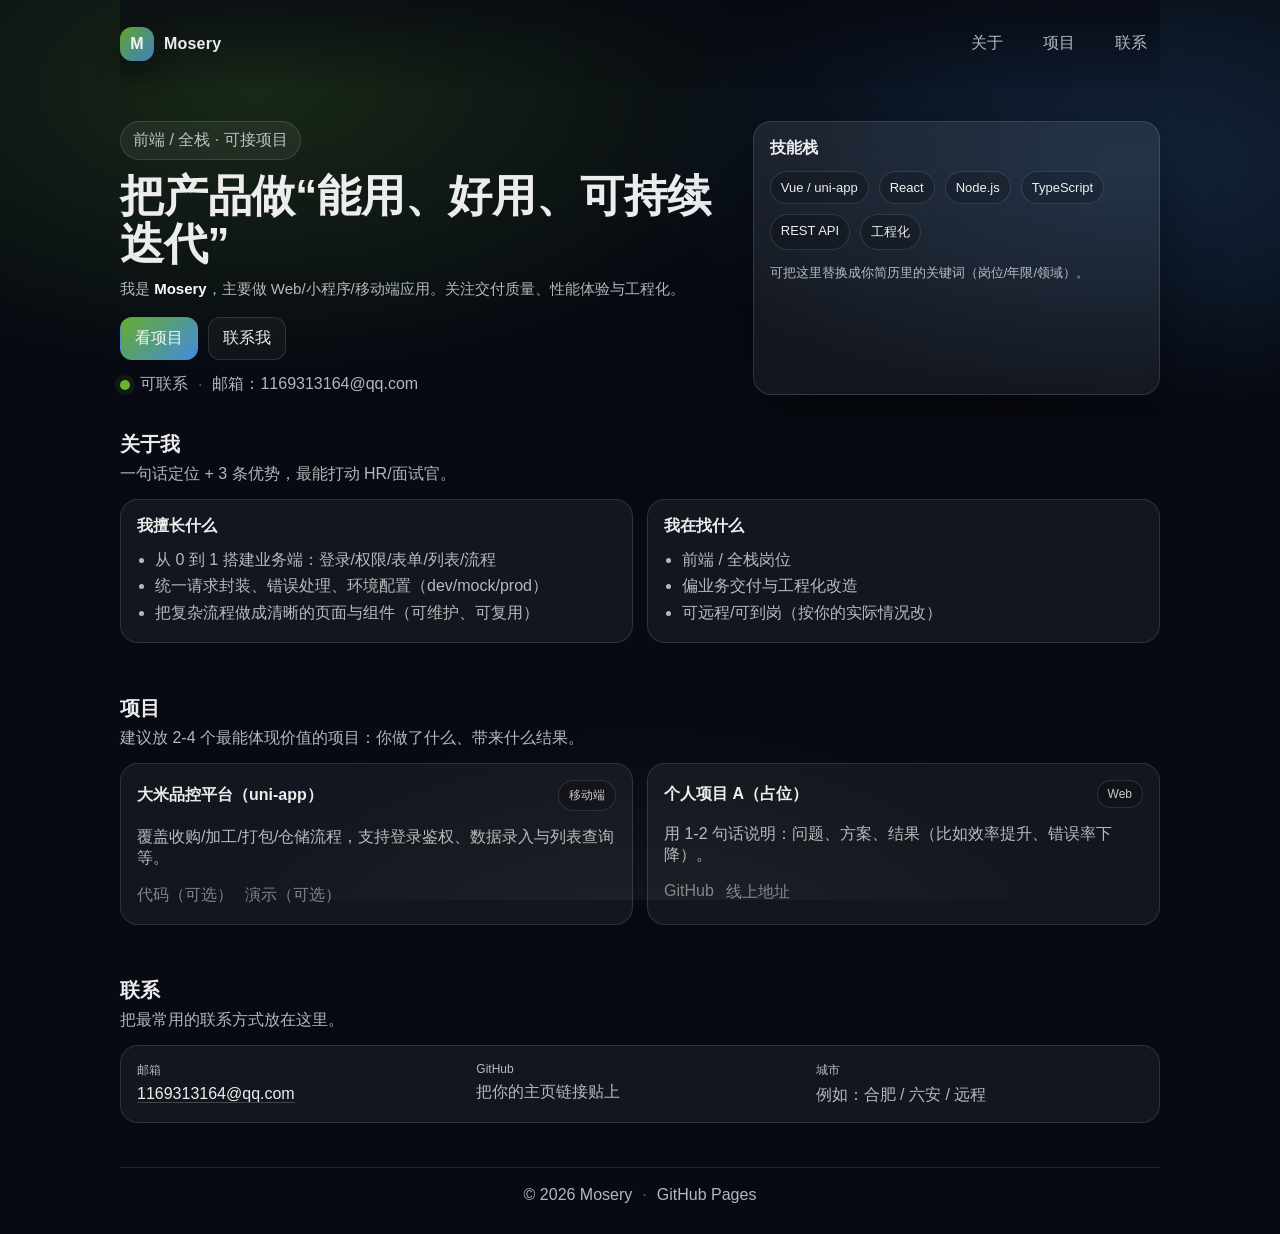
==== index.html @ 99c13389 "Add files via upload" ====
<!doctype html>
<html lang="zh-CN">
  <head>
    <meta charset="UTF-8" />
    <meta name="viewport" content="width=device-width, initial-scale=1.0" />
    <meta name="description" content="个人主页 / 作品集" />
    <title>Mosery | 个人主页</title>
    <link rel="stylesheet" href="./assets/style.css" />
  </head>
  <body>
    <div class="bg"></div>

    <header class="container header">
      <a class="brand" href="#">
        <span class="logo">M</span>
        <span class="brand-text">Mosery</span>
      </a>
      <nav class="nav">
        <a href="#about">关于</a>
        <a href="#projects">项目</a>
        <a href="#contact">联系</a>
      </nav>
    </header>

    <main class="container">
      <section class="hero">
        <div class="hero-left">
          <p class="badge">前端 / 全栈 · 可接项目</p>
          <h1 class="title">把产品做“能用、好用、可持续迭代”</h1>
          <p class="subtitle">
            我是 <strong>Mosery</strong>，主要做 Web/小程序/移动端应用。关注交付质量、性能体验与工程化。
          </p>
          <div class="cta">
            <a class="btn primary" href="#projects">看项目</a>
            <a class="btn" href="#contact">联系我</a>
          </div>
          <div class="meta">
            <span id="status-dot" class="dot"></span>
            <span id="status-text">可联系</span>
            <span class="sep">·</span>
            <span class="muted">邮箱：1169313164@qq.com</span>
          </div>
        </div>

        <div class="hero-right">
          <div class="card">
            <div class="card-title">技能栈</div>
            <div class="pill-row">
              <span class="pill">Vue / uni-app</span>
              <span class="pill">React</span>
              <span class="pill">Node.js</span>
              <span class="pill">TypeScript</span>
              <span class="pill">REST API</span>
              <span class="pill">工程化</span>
            </div>
            <div class="card-footer muted">
              可把这里替换成你简历里的关键词（岗位/年限/领域）。
            </div>
          </div>
        </div>
      </section>

      <section id="about" class="section">
        <div class="section-head">
          <h2>关于我</h2>
          <p class="muted">一句话定位 + 3 条优势，最能打动 HR/面试官。</p>
        </div>
        <div class="grid2">
          <div class="panel">
            <h3>我擅长什么</h3>
            <ul>
              <li>从 0 到 1 搭建业务端：登录/权限/表单/列表/流程</li>
              <li>统一请求封装、错误处理、环境配置（dev/mock/prod）</li>
              <li>把复杂流程做成清晰的页面与组件（可维护、可复用）</li>
            </ul>
          </div>
          <div class="panel">
            <h3>我在找什么</h3>
            <ul>
              <li>前端 / 全栈岗位</li>
              <li>偏业务交付与工程化改造</li>
              <li>可远程/可到岗（按你的实际情况改）</li>
            </ul>
          </div>
        </div>
      </section>

      <section id="projects" class="section">
        <div class="section-head">
          <h2>项目</h2>
          <p class="muted">建议放 2-4 个最能体现价值的项目：你做了什么、带来什么结果。</p>
        </div>

        <div class="cards">
          <article class="project">
            <div class="project-top">
              <h3>大米品控平台（uni-app）</h3>
              <span class="tag">移动端</span>
            </div>
            <p class="muted">
              覆盖收购/加工/打包/仓储流程，支持登录鉴权、数据录入与列表查询等。
            </p>
            <div class="project-actions">
              <a class="link" href="#" data-disabled="true">代码（可选）</a>
              <a class="link" href="#" data-disabled="true">演示（可选）</a>
            </div>
          </article>

          <article class="project">
            <div class="project-top">
              <h3>个人项目 A（占位）</h3>
              <span class="tag">Web</span>
            </div>
            <p class="muted">用 1-2 句话说明：问题、方案、结果（比如效率提升、错误率下降）。</p>
            <div class="project-actions">
              <a class="link" href="#" data-disabled="true">GitHub</a>
              <a class="link" href="#" data-disabled="true">线上地址</a>
            </div>
          </article>
        </div>
      </section>

      <section id="contact" class="section">
        <div class="section-head">
          <h2>联系</h2>
          <p class="muted">把最常用的联系方式放在这里。</p>
        </div>
        <div class="panel contact">
          <div>
            <div class="k">邮箱</div>
            <div class="v"><a href="mailto:1169313164@qq.com">1169313164@qq.com</a></div>
          </div>
          <div>
            <div class="k">GitHub</div>
            <div class="v"><span class="muted">把你的主页链接贴上</span></div>
          </div>
          <div>
            <div class="k">城市</div>
            <div class="v"><span class="muted">例如：合肥 / 六安 / 远程</span></div>
          </div>
        </div>
      </section>

      <footer class="footer muted">
        <span>© <span id="year"></span> Mosery</span>
        <span class="sep">·</span>
        <span>GitHub Pages</span>
      </footer>
    </main>

    <script src="./assets/main.js"></script>
  </body>
</html>
---- assets/style.css ----
/* Minimal modern portfolio styles (no deps) */
:root{
  --bg: #070a12;
  --panel: rgba(255,255,255,.06);
  --panel2: rgba(255,255,255,.08);
  --text: rgba(255,255,255,.92);
  --muted: rgba(255,255,255,.70);
  --line: rgba(255,255,255,.12);
  --brand: #6bb430;
  --brand2:#4ea3ff;
  --shadow: 0 18px 60px rgba(0,0,0,.45);
  --radius: 18px;
}

*{ box-sizing: border-box; }
html,body{ height: 100%; }
body{
  margin:0;
  font-family: -apple-system, BlinkMacSystemFont, "Segoe UI", Roboto, Helvetica, Arial, "PingFang SC","Hiragino Sans GB","Microsoft YaHei", sans-serif;
  color: var(--text);
  background: var(--bg);
}

a{ color: inherit; text-decoration: none; }
strong{ color: rgba(255,255,255,.98); }

.bg{
  position: fixed;
  inset: 0;
  background:
    radial-gradient(900px 480px at 20% 10%, rgba(107,180,48,.18), transparent 60%),
    radial-gradient(820px 420px at 88% 18%, rgba(78,163,255,.18), transparent 60%),
    radial-gradient(900px 520px at 50% 110%, rgba(255,255,255,.06), transparent 55%);
  pointer-events: none;
  z-index: -1;
}

.container{
  width: min(1040px, calc(100% - 36px));
  margin: 0 auto;
}

.header{
  padding: 22px 0;
  display:flex;
  align-items:center;
  justify-content: space-between;
  position: sticky;
  top: 0;
  backdrop-filter: blur(10px);
  background: linear-gradient(to bottom, rgba(7,10,18,.65), rgba(7,10,18,0));
}

.brand{ display:flex; align-items:center; gap:10px; }
.logo{
  width: 34px; height: 34px;
  display:grid; place-items:center;
  border-radius: 12px;
  background: linear-gradient(135deg, rgba(107,180,48,.90), rgba(78,163,255,.75));
  box-shadow: 0 10px 26px rgba(0,0,0,.35);
  font-weight: 700;
}
.brand-text{ font-weight: 650; letter-spacing:.2px; }

.nav{ display:flex; gap: 14px; }
.nav a{
  padding: 10px 12px;
  border: 1px solid transparent;
  border-radius: 12px;
  color: var(--muted);
}
.nav a:hover{
  color: var(--text);
  border-color: var(--line);
  background: rgba(255,255,255,.04);
}

.hero{
  padding: 34px 0 10px;
  display:grid;
  grid-template-columns: 1.35fr .9fr;
  gap: 22px;
  align-items: stretch;
}

.badge{
  display:inline-flex;
  align-items:center;
  gap: 10px;
  padding: 8px 12px;
  background: rgba(255,255,255,.06);
  border: 1px solid var(--line);
  border-radius: 999px;
  color: var(--muted);
  margin: 0 0 12px;
}
.title{
  margin: 0 0 10px;
  font-size: clamp(28px, 4.2vw, 44px);
  line-height: 1.08;
  letter-spacing: -.2px;
}
.subtitle{
  margin: 0 0 16px;
  color: var(--muted);
  line-height: 1.6;
  font-size: 15px;
}

.cta{ display:flex; gap: 10px; margin: 16px 0 14px; flex-wrap: wrap; }
.btn{
  padding: 10px 14px;
  border-radius: 12px;
  border: 1px solid var(--line);
  background: rgba(255,255,255,.04);
  color: var(--text);
}
.btn:hover{ background: rgba(255,255,255,.07); }
.btn.primary{
  border-color: transparent;
  background: linear-gradient(135deg, rgba(107,180,48,.95), rgba(78,163,255,.85));
}

.meta{ display:flex; align-items:center; gap:10px; color: var(--muted); flex-wrap: wrap; }
.dot{ width: 10px; height: 10px; border-radius: 999px; background: var(--brand); box-shadow: 0 0 0 5px rgba(107,180,48,.10); }
.sep{ opacity:.55; }
.muted{ color: var(--muted); }

.card{
  border: 1px solid var(--line);
  background: linear-gradient(180deg, rgba(255,255,255,.08), rgba(255,255,255,.05));
  border-radius: var(--radius);
  box-shadow: var(--shadow);
  padding: 16px;
  height: 100%;
}
.card-title{ font-weight: 650; margin-bottom: 12px; }
.pill-row{ display:flex; flex-wrap: wrap; gap: 10px; }
.pill{
  padding: 8px 10px;
  border-radius: 999px;
  border: 1px solid var(--line);
  background: rgba(0,0,0,.18);
  font-size: 13px;
}
.card-footer{ margin-top: 14px; font-size: 13px; }

.section{ padding: 26px 0; }
.section-head{ margin-bottom: 14px; }
.section-head h2{ margin: 0 0 6px; font-size: 20px; letter-spacing:.1px; }
.section-head p{ margin: 0; }

.grid2{
  display:grid;
  grid-template-columns: 1fr 1fr;
  gap: 14px;
}
.panel{
  border: 1px solid var(--line);
  background: rgba(255,255,255,.05);
  border-radius: var(--radius);
  padding: 16px;
}
.panel h3{ margin: 0 0 10px; font-size: 16px; }
.panel ul{ margin: 0; padding-left: 18px; color: var(--muted); line-height: 1.65; }

.cards{
  display:grid;
  grid-template-columns: repeat(2, minmax(0,1fr));
  gap: 14px;
}
.project{
  border: 1px solid var(--line);
  background: rgba(255,255,255,.05);
  border-radius: var(--radius);
  padding: 16px;
}
.project-top{ display:flex; align-items:center; justify-content: space-between; gap: 10px; }
.project h3{ margin: 0; font-size: 16px; }
.tag{
  font-size: 12px;
  color: rgba(255,255,255,.78);
  border: 1px solid var(--line);
  background: rgba(0,0,0,.16);
  padding: 6px 10px;
  border-radius: 999px;
}
.project-actions{ display:flex; gap: 12px; margin-top: 12px; }
.link{
  color: rgba(255,255,255,.86);
  border-bottom: 1px dashed rgba(255,255,255,.30);
  padding-bottom: 1px;
}
.link[data-disabled="true"]{
  opacity: .55;
  pointer-events: none;
  border-bottom-color: transparent;
}

.contact{
  display:grid;
  grid-template-columns: repeat(3, minmax(0,1fr));
  gap: 12px;
}
.contact .k{ color: var(--muted); font-size: 12px; margin-bottom: 6px; }
.contact .v a{ color: rgba(255,255,255,.92); border-bottom: 1px solid rgba(255,255,255,.20); }

.footer{
  padding: 18px 0 30px;
  border-top: 1px solid rgba(255,255,255,.10);
  margin-top: 18px;
  display:flex;
  gap: 10px;
  align-items:center;
  justify-content:center;
}

@media (max-width: 860px){
  .hero{ grid-template-columns: 1fr; }
  .cards{ grid-template-columns: 1fr; }
  .grid2{ grid-template-columns: 1fr; }
  .contact{ grid-template-columns: 1fr; }
  .nav{ display:none; }
}
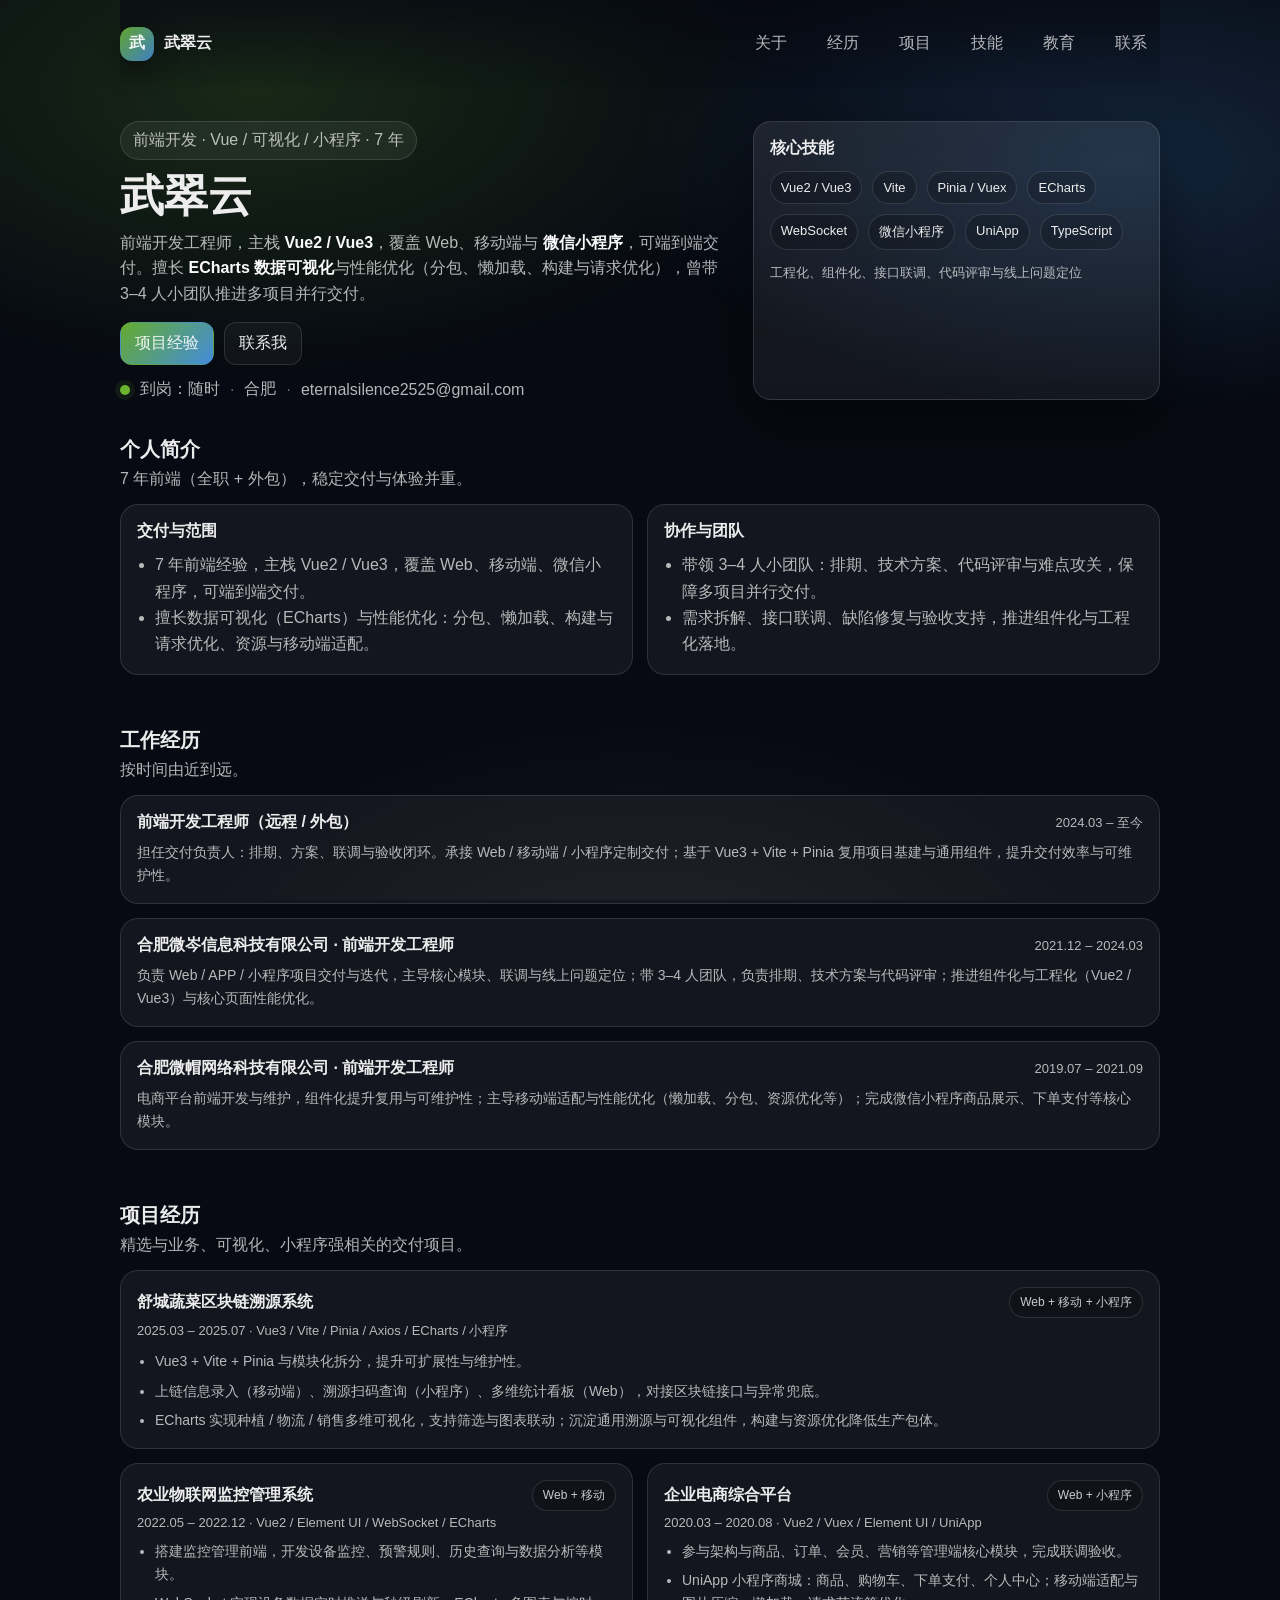
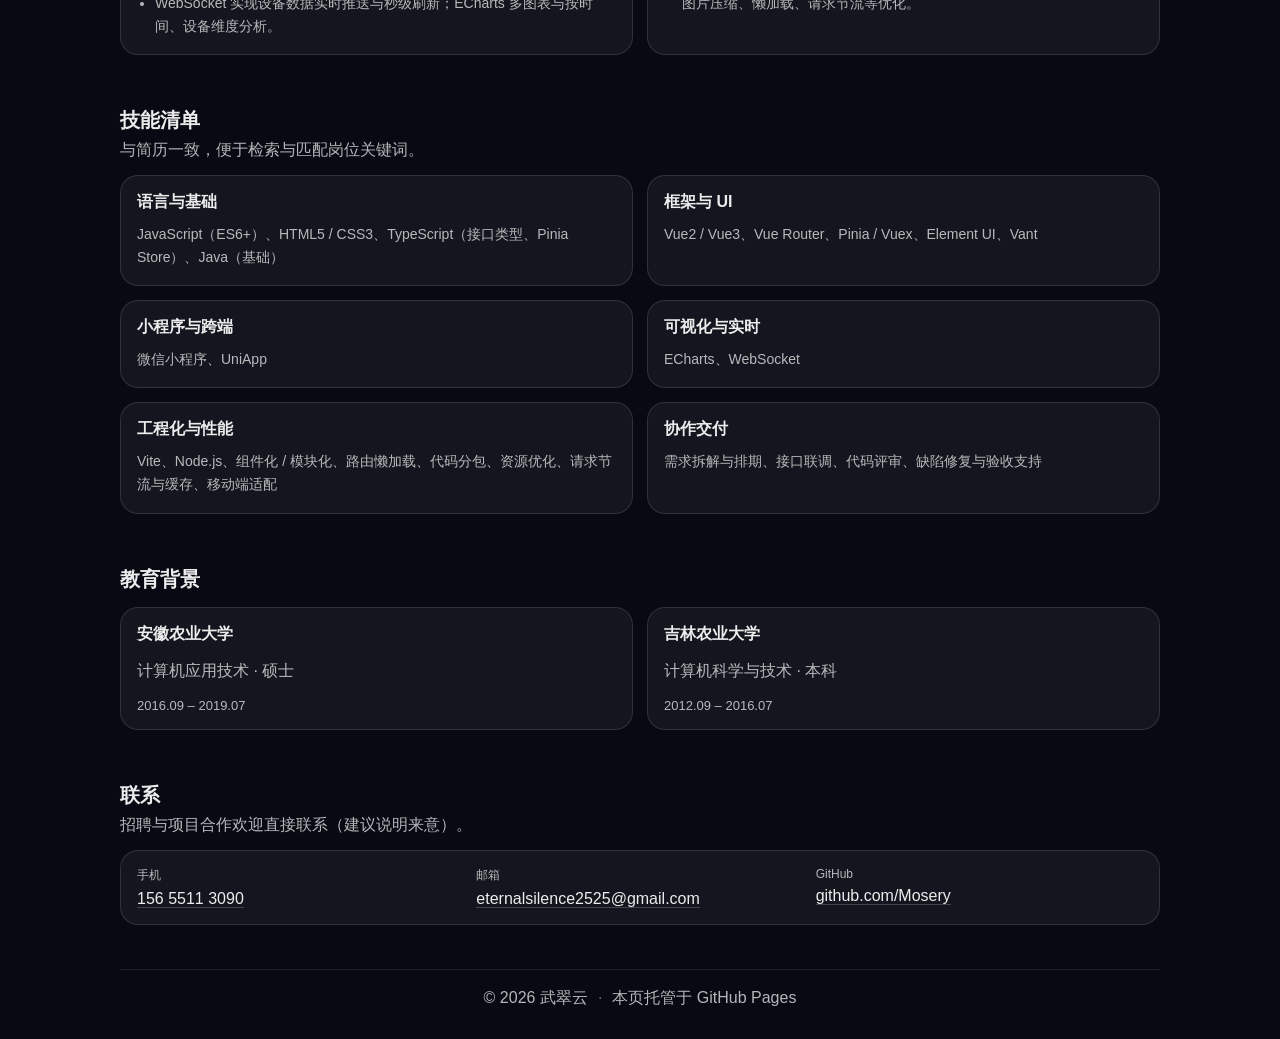
==== commit 04b32504: "Add files via upload" ====
--- a/index.html
+++ b/index.html
@@ -3,8 +3,11 @@
   <head>
     <meta charset="UTF-8" />
     <meta name="viewport" content="width=device-width, initial-scale=1.0" />
-    <meta name="description" content="个人主页 / 作品集" />
-    <title>Mosery | 个人主页</title>
+    <meta
+      name="description"
+      content="武翠云 — 前端开发工程师，7 年经验，Vue / 数据可视化 / 微信小程序，合肥，可到岗"
+    />
+    <title>武翠云 · 前端开发（Vue / 可视化 / 小程序）</title>
     <link rel="stylesheet" href="./assets/style.css" />
   </head>
   <body>
@@ -12,12 +15,15 @@
 
     <header class="container header">
       <a class="brand" href="#">
-        <span class="logo">M</span>
-        <span class="brand-text">Mosery</span>
+        <span class="logo">武</span>
+        <span class="brand-text">武翠云</span>
       </a>
-      <nav class="nav">
+      <nav class="nav" aria-label="页面内导航">
         <a href="#about">关于</a>
+        <a href="#experience">经历</a>
         <a href="#projects">项目</a>
+        <a href="#skills">技能</a>
+        <a href="#education">教育</a>
         <a href="#contact">联系</a>
       </nav>
     </header>
@@ -25,130 +31,236 @@
     <main class="container">
       <section class="hero">
         <div class="hero-left">
-          <p class="badge">前端 / 全栈 · 可接项目</p>
-          <h1 class="title">把产品做“能用、好用、可持续迭代”</h1>
-          <p class="subtitle">
-            我是 <strong>Mosery</strong>，主要做 Web/小程序/移动端应用。关注交付质量、性能体验与工程化。
+          <p class="badge">前端开发 · Vue / 可视化 / 小程序 · 7 年</p>
+          <h1 class="title">武翠云</h1>
+          <p class="subtitle lead">
+            前端开发工程师，主栈 <strong>Vue2 / Vue3</strong>，覆盖 Web、移动端与
+            <strong>微信小程序</strong>，可端到端交付。擅长
+            <strong>ECharts 数据可视化</strong>与性能优化（分包、懒加载、构建与请求优化），曾带 3–4
+            人小团队推进多项目并行交付。
           </p>
           <div class="cta">
-            <a class="btn primary" href="#projects">看项目</a>
+            <a class="btn primary" href="#projects">项目经验</a>
             <a class="btn" href="#contact">联系我</a>
           </div>
           <div class="meta">
             <span id="status-dot" class="dot"></span>
-            <span id="status-text">可联系</span>
+            <span id="status-text">到岗：随时</span>
             <span class="sep">·</span>
-            <span class="muted">邮箱：1169313164@qq.com</span>
+            <span class="muted">合肥</span>
+            <span class="sep">·</span>
+            <span class="muted">eternalsilence2525@gmail.com</span>
           </div>
         </div>
 
         <div class="hero-right">
           <div class="card">
-            <div class="card-title">技能栈</div>
+            <div class="card-title">核心技能</div>
             <div class="pill-row">
-              <span class="pill">Vue / uni-app</span>
-              <span class="pill">React</span>
-              <span class="pill">Node.js</span>
+              <span class="pill">Vue2 / Vue3</span>
+              <span class="pill">Vite</span>
+              <span class="pill">Pinia / Vuex</span>
+              <span class="pill">ECharts</span>
+              <span class="pill">WebSocket</span>
+              <span class="pill">微信小程序</span>
+              <span class="pill">UniApp</span>
               <span class="pill">TypeScript</span>
-              <span class="pill">REST API</span>
-              <span class="pill">工程化</span>
-            </div>
-            <div class="card-footer muted">
-              可把这里替换成你简历里的关键词（岗位/年限/领域）。
-            </div>
+            </div>
+            <div class="card-footer muted">工程化、组件化、接口联调、代码评审与线上问题定位</div>
           </div>
         </div>
       </section>
 
       <section id="about" class="section">
         <div class="section-head">
-          <h2>关于我</h2>
-          <p class="muted">一句话定位 + 3 条优势，最能打动 HR/面试官。</p>
+          <h2>个人简介</h2>
+          <p class="muted">7 年前端（全职 + 外包），稳定交付与体验并重。</p>
         </div>
         <div class="grid2">
           <div class="panel">
-            <h3>我擅长什么</h3>
+            <h3>交付与范围</h3>
             <ul>
-              <li>从 0 到 1 搭建业务端：登录/权限/表单/列表/流程</li>
-              <li>统一请求封装、错误处理、环境配置（dev/mock/prod）</li>
-              <li>把复杂流程做成清晰的页面与组件（可维护、可复用）</li>
-            </ul>
-          </div>
-          <div class="panel">
-            <h3>我在找什么</h3>
+              <li>7 年前端经验，主栈 Vue2 / Vue3，覆盖 Web、移动端、微信小程序，可端到端交付。</li>
+              <li>擅长数据可视化（ECharts）与性能优化：分包、懒加载、构建与请求优化、资源与移动端适配。</li>
+            </ul>
+          </div>
+          <div class="panel">
+            <h3>协作与团队</h3>
             <ul>
-              <li>前端 / 全栈岗位</li>
-              <li>偏业务交付与工程化改造</li>
-              <li>可远程/可到岗（按你的实际情况改）</li>
-            </ul>
-          </div>
-        </div>
+              <li>带领 3–4 人小团队：排期、技术方案、代码评审与难点攻关，保障多项目并行交付。</li>
+              <li>需求拆解、接口联调、缺陷修复与验收支持，推进组件化与工程化落地。</li>
+            </ul>
+          </div>
+        </div>
+      </section>
+
+      <section id="experience" class="section">
+        <div class="section-head">
+          <h2>工作经历</h2>
+          <p class="muted">按时间由近到远。</p>
+        </div>
+        <ol class="timeline">
+          <li class="exp">
+            <div class="exp-top">
+              <h3>前端开发工程师（远程 / 外包）</h3>
+              <span class="exp-date">2024.03 – 至今</span>
+            </div>
+            <p class="muted exp-desc">
+              担任交付负责人：排期、方案、联调与验收闭环。承接 Web / 移动端 / 小程序定制交付；基于
+              Vue3 + Vite + Pinia 复用项目基建与通用组件，提升交付效率与可维护性。
+            </p>
+          </li>
+          <li class="exp">
+            <div class="exp-top">
+              <h3>合肥微岑信息科技有限公司 · 前端开发工程师</h3>
+              <span class="exp-date">2021.12 – 2024.03</span>
+            </div>
+            <p class="muted exp-desc">
+              负责 Web / APP / 小程序项目交付与迭代，主导核心模块、联调与线上问题定位；带 3–4
+              人团队，负责排期、技术方案与代码评审；推进组件化与工程化（Vue2 / Vue3）与核心页面性能优化。
+            </p>
+          </li>
+          <li class="exp">
+            <div class="exp-top">
+              <h3>合肥微帽网络科技有限公司 · 前端开发工程师</h3>
+              <span class="exp-date">2019.07 – 2021.09</span>
+            </div>
+            <p class="muted exp-desc">
+              电商平台前端开发与维护，组件化提升复用与可维护性；主导移动端适配与性能优化（懒加载、分包、资源优化等）；完成微信小程序商品展示、下单支付等核心模块。
+            </p>
+          </li>
+        </ol>
       </section>
 
       <section id="projects" class="section">
         <div class="section-head">
-          <h2>项目</h2>
-          <p class="muted">建议放 2-4 个最能体现价值的项目：你做了什么、带来什么结果。</p>
+          <h2>项目经历</h2>
+          <p class="muted">精选与业务、可视化、小程序强相关的交付项目。</p>
         </div>
 
         <div class="cards">
+          <article class="project project--wide">
+            <div class="project-top">
+              <h3>舒城蔬菜区块链溯源系统</h3>
+              <span class="tag">Web + 移动 + 小程序</span>
+            </div>
+            <p class="project-meta muted">2025.03 – 2025.07 · Vue3 / Vite / Pinia / Axios / ECharts / 小程序</p>
+            <ul class="project-list">
+              <li>Vue3 + Vite + Pinia 与模块化拆分，提升可扩展性与维护性。</li>
+              <li>上链信息录入（移动端）、溯源扫码查询（小程序）、多维统计看板（Web），对接区块链接口与异常兜底。</li>
+              <li>ECharts 实现种植 / 物流 / 销售多维可视化，支持筛选与图表联动；沉淀通用溯源与可视化组件，构建与资源优化降低生产包体。</li>
+            </ul>
+          </article>
+
           <article class="project">
             <div class="project-top">
-              <h3>大米品控平台（uni-app）</h3>
-              <span class="tag">移动端</span>
-            </div>
-            <p class="muted">
-              覆盖收购/加工/打包/仓储流程，支持登录鉴权、数据录入与列表查询等。
-            </p>
-            <div class="project-actions">
-              <a class="link" href="#" data-disabled="true">代码（可选）</a>
-              <a class="link" href="#" data-disabled="true">演示（可选）</a>
-            </div>
+              <h3>农业物联网监控管理系统</h3>
+              <span class="tag">Web + 移动</span>
+            </div>
+            <p class="project-meta muted">2022.05 – 2022.12 · Vue2 / Element UI / WebSocket / ECharts</p>
+            <ul class="project-list">
+              <li>搭建监控管理前端，开发设备监控、预警规则、历史查询与数据分析等模块。</li>
+              <li>WebSocket 实现设备数据实时推送与秒级刷新；ECharts 多图表与按时间、设备维度分析。</li>
+            </ul>
           </article>
 
           <article class="project">
             <div class="project-top">
-              <h3>个人项目 A（占位）</h3>
-              <span class="tag">Web</span>
-            </div>
-            <p class="muted">用 1-2 句话说明：问题、方案、结果（比如效率提升、错误率下降）。</p>
-            <div class="project-actions">
-              <a class="link" href="#" data-disabled="true">GitHub</a>
-              <a class="link" href="#" data-disabled="true">线上地址</a>
-            </div>
+              <h3>企业电商综合平台</h3>
+              <span class="tag">Web + 小程序</span>
+            </div>
+            <p class="project-meta muted">2020.03 – 2020.08 · Vue2 / Vuex / Element UI / UniApp</p>
+            <ul class="project-list">
+              <li>参与架构与商品、订单、会员、营销等管理端核心模块，完成联调验收。</li>
+              <li>UniApp 小程序商城：商品、购物车、下单支付、个人中心；移动端适配与图片压缩、懒加载、请求节流等优化。</li>
+            </ul>
           </article>
         </div>
       </section>
 
+      <section id="skills" class="section">
+        <div class="section-head">
+          <h2>技能清单</h2>
+          <p class="muted">与简历一致，便于检索与匹配岗位关键词。</p>
+        </div>
+        <div class="grid2">
+          <div class="panel">
+            <h3>语言与基础</h3>
+            <p class="skill-line">JavaScript（ES6+）、HTML5 / CSS3、TypeScript（接口类型、Pinia Store）、Java（基础）</p>
+          </div>
+          <div class="panel">
+            <h3>框架与 UI</h3>
+            <p class="skill-line">Vue2 / Vue3、Vue Router、Pinia / Vuex、Element UI、Vant</p>
+          </div>
+          <div class="panel">
+            <h3>小程序与跨端</h3>
+            <p class="skill-line">微信小程序、UniApp</p>
+          </div>
+          <div class="panel">
+            <h3>可视化与实时</h3>
+            <p class="skill-line">ECharts、WebSocket</p>
+          </div>
+          <div class="panel">
+            <h3>工程化与性能</h3>
+            <p class="skill-line">Vite、Node.js、组件化 / 模块化、路由懒加载、代码分包、资源优化、请求节流与缓存、移动端适配</p>
+          </div>
+          <div class="panel">
+            <h3>协作交付</h3>
+            <p class="skill-line">需求拆解与排期、接口联调、代码评审、缺陷修复与验收支持</p>
+          </div>
+        </div>
+      </section>
+
+      <section id="education" class="section">
+        <div class="section-head">
+          <h2>教育背景</h2>
+        </div>
+        <div class="grid2">
+          <div class="panel">
+            <h3>安徽农业大学</h3>
+            <p class="muted">计算机应用技术 · 硕士</p>
+            <p class="edu-date">2016.09 – 2019.07</p>
+          </div>
+          <div class="panel">
+            <h3>吉林农业大学</h3>
+            <p class="muted">计算机科学与技术 · 本科</p>
+            <p class="edu-date">2012.09 – 2016.07</p>
+          </div>
+        </div>
+      </section>
+
       <section id="contact" class="section">
         <div class="section-head">
           <h2>联系</h2>
-          <p class="muted">把最常用的联系方式放在这里。</p>
+          <p class="muted">招聘与项目合作欢迎直接联系（建议说明来意）。</p>
         </div>
         <div class="panel contact">
           <div>
+            <div class="k">手机</div>
+            <div class="v"><a href="tel:15655113090">156 5511 3090</a></div>
+          </div>
+          <div>
             <div class="k">邮箱</div>
-            <div class="v"><a href="mailto:1169313164@qq.com">1169313164@qq.com</a></div>
+            <div class="v">
+              <a href="mailto:eternalsilence2525@gmail.com">eternalsilence2525@gmail.com</a>
+            </div>
           </div>
           <div>
             <div class="k">GitHub</div>
-            <div class="v"><span class="muted">把你的主页链接贴上</span></div>
-          </div>
-          <div>
-            <div class="k">城市</div>
-            <div class="v"><span class="muted">例如：合肥 / 六安 / 远程</span></div>
+            <div class="v">
+              <a href="https://github.com/Mosery" rel="noopener noreferrer" target="_blank">github.com/Mosery</a>
+            </div>
           </div>
         </div>
       </section>
 
       <footer class="footer muted">
-        <span>© <span id="year"></span> Mosery</span>
+        <span>© <span id="year"></span> 武翠云</span>
         <span class="sep">·</span>
-        <span>GitHub Pages</span>
+        <span>本页托管于 GitHub Pages</span>
       </footer>
     </main>
 
     <script src="./assets/main.js"></script>
   </body>
 </html>
-
--- a/assets/style.css
+++ b/assets/style.css
@@ -164,10 +164,81 @@
 .panel h3{ margin: 0 0 10px; font-size: 16px; }
 .panel ul{ margin: 0; padding-left: 18px; color: var(--muted); line-height: 1.65; }
 
+.subtitle.lead{
+  font-size: 16px;
+}
+
+.timeline{
+  list-style: none;
+  margin: 0;
+  padding: 0;
+  display: flex;
+  flex-direction: column;
+  gap: 14px;
+}
+.exp{
+  border: 1px solid var(--line);
+  background: rgba(255,255,255,.05);
+  border-radius: var(--radius);
+  padding: 16px;
+}
+.exp-top{
+  display: flex;
+  align-items: baseline;
+  justify-content: space-between;
+  gap: 12px;
+  flex-wrap: wrap;
+  margin-bottom: 8px;
+}
+.exp h3{
+  margin: 0;
+  font-size: 16px;
+  font-weight: 650;
+}
+.exp-date{
+  font-size: 13px;
+  color: var(--muted);
+  white-space: nowrap;
+}
+.exp-desc{
+  margin: 0;
+  font-size: 14px;
+  line-height: 1.65;
+}
+
+.skill-line{
+  margin: 0;
+  color: var(--muted);
+  line-height: 1.65;
+  font-size: 14px;
+}
+.edu-date{
+  margin: 8px 0 0;
+  font-size: 13px;
+  color: var(--muted);
+}
+
 .cards{
   display:grid;
   grid-template-columns: repeat(2, minmax(0,1fr));
   gap: 14px;
+}
+.project--wide{
+  grid-column: 1 / -1;
+}
+.project-meta{
+  margin: 4px 0 10px;
+  font-size: 13px;
+}
+.project-list{
+  margin: 0;
+  padding-left: 18px;
+  color: var(--muted);
+  line-height: 1.65;
+  font-size: 14px;
+}
+.project-list li + li{
+  margin-top: 6px;
 }
 .project{
   border: 1px solid var(--line);
@@ -220,6 +291,21 @@
   .cards{ grid-template-columns: 1fr; }
   .grid2{ grid-template-columns: 1fr; }
   .contact{ grid-template-columns: 1fr; }
-  .nav{ display:none; }
-}
-
+  .header{
+    flex-wrap: wrap;
+    gap: 12px;
+    align-items: flex-start;
+  }
+  .nav{
+    display: flex;
+    flex-wrap: wrap;
+    gap: 6px 10px;
+    width: 100%;
+    justify-content: flex-start;
+  }
+  .nav a{
+    padding: 8px 10px;
+    font-size: 13px;
+  }
+}
+
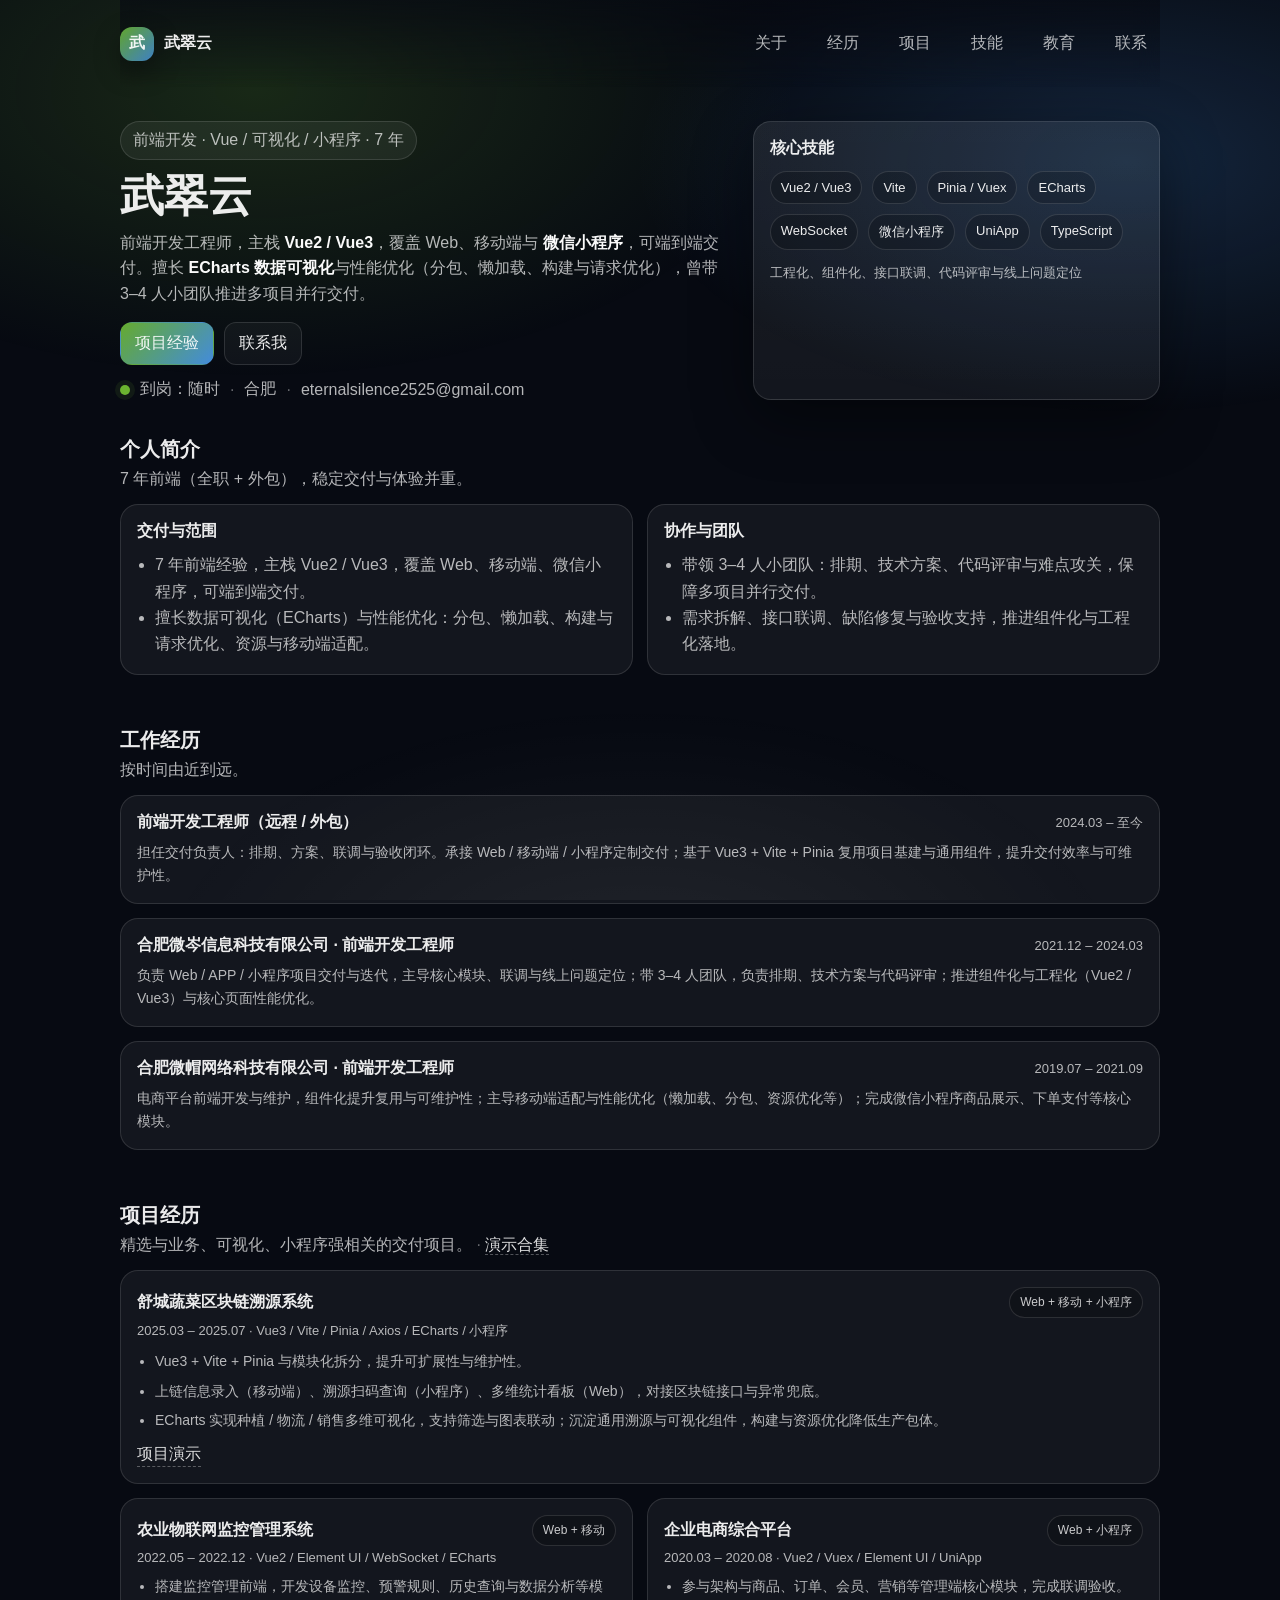
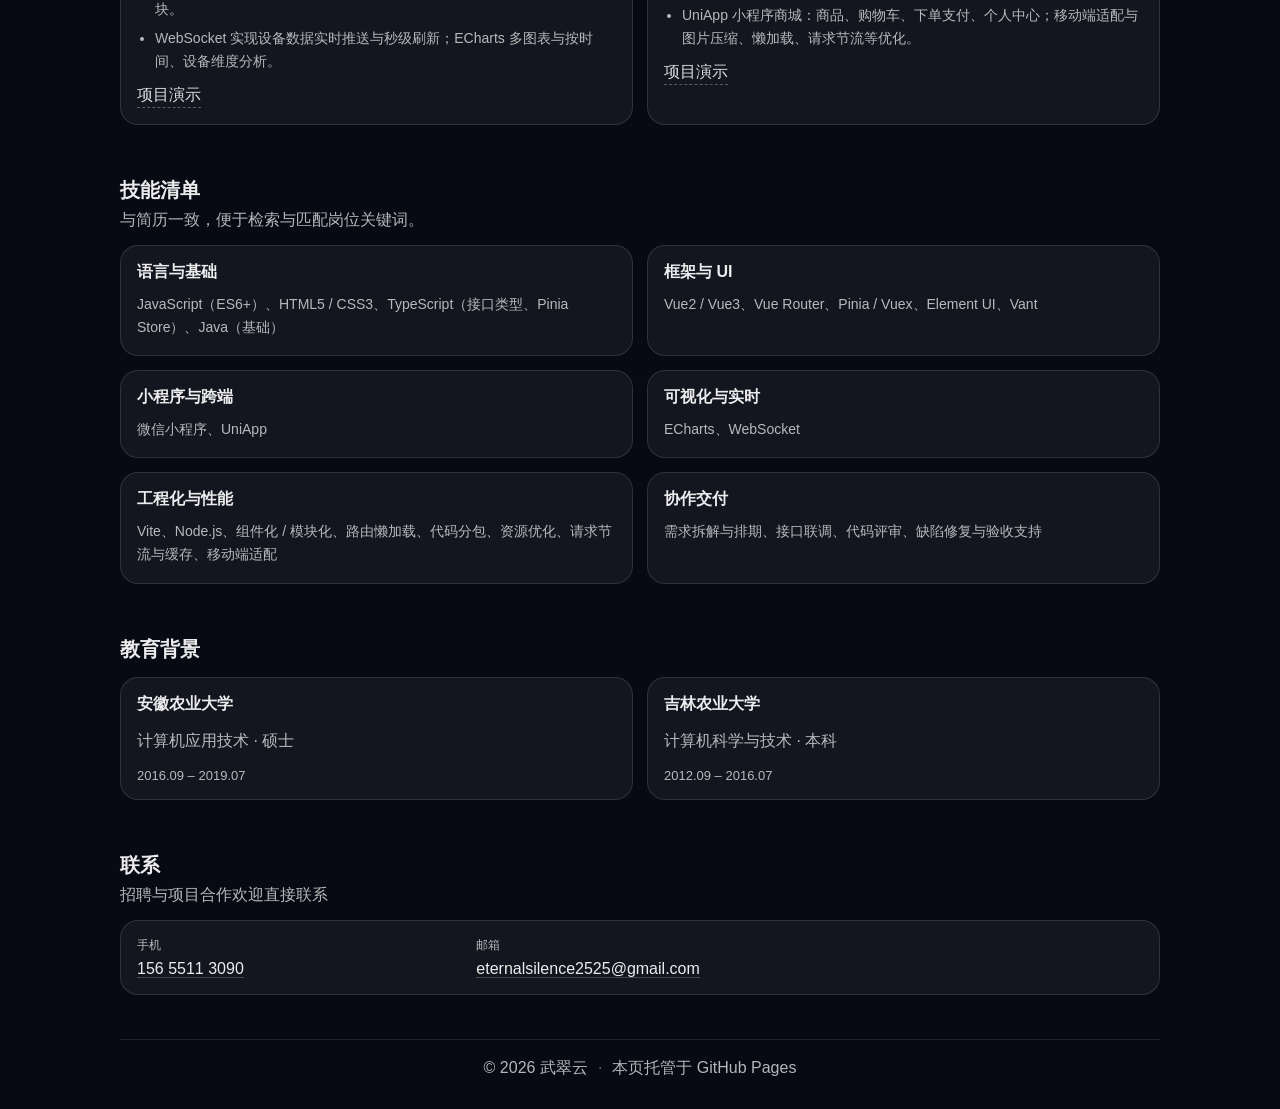
==== commit f2a2b5ab: "Add files via upload" ====
--- a/index.html
+++ b/index.html
@@ -135,7 +135,11 @@
       <section id="projects" class="section">
         <div class="section-head">
           <h2>项目经历</h2>
-          <p class="muted">精选与业务、可视化、小程序强相关的交付项目。</p>
+          <p class="muted">
+            精选与业务、可视化、小程序强相关的交付项目。
+            <span class="sep">·</span>
+            <a class="link" href="./demos/" rel="noopener noreferrer">演示合集</a>
+          </p>
         </div>
 
         <div class="cards">
@@ -150,6 +154,9 @@
               <li>上链信息录入（移动端）、溯源扫码查询（小程序）、多维统计看板（Web），对接区块链接口与异常兜底。</li>
               <li>ECharts 实现种植 / 物流 / 销售多维可视化，支持筛选与图表联动；沉淀通用溯源与可视化组件，构建与资源优化降低生产包体。</li>
             </ul>
+            <div class="project-actions">
+              <a class="link" href="./demos/traceability/" rel="noopener noreferrer">项目演示</a>
+            </div>
           </article>
 
           <article class="project">
@@ -162,6 +169,9 @@
               <li>搭建监控管理前端，开发设备监控、预警规则、历史查询与数据分析等模块。</li>
               <li>WebSocket 实现设备数据实时推送与秒级刷新；ECharts 多图表与按时间、设备维度分析。</li>
             </ul>
+            <div class="project-actions">
+              <a class="link" href="./demos/iot-monitor/" rel="noopener noreferrer">项目演示</a>
+            </div>
           </article>
 
           <article class="project">
@@ -174,6 +184,9 @@
               <li>参与架构与商品、订单、会员、营销等管理端核心模块，完成联调验收。</li>
               <li>UniApp 小程序商城：商品、购物车、下单支付、个人中心；移动端适配与图片压缩、懒加载、请求节流等优化。</li>
             </ul>
+            <div class="project-actions">
+              <a class="link" href="./demos/ecommerce/" rel="noopener noreferrer">项目演示</a>
+            </div>
           </article>
         </div>
       </section>
@@ -232,7 +245,7 @@
       <section id="contact" class="section">
         <div class="section-head">
           <h2>联系</h2>
-          <p class="muted">招聘与项目合作欢迎直接联系（建议说明来意）。</p>
+          <p class="muted">招聘与项目合作欢迎直接联系</p>
         </div>
         <div class="panel contact">
           <div>
@@ -243,12 +256,6 @@
             <div class="k">邮箱</div>
             <div class="v">
               <a href="mailto:eternalsilence2525@gmail.com">eternalsilence2525@gmail.com</a>
-            </div>
-          </div>
-          <div>
-            <div class="k">GitHub</div>
-            <div class="v">
-              <a href="https://github.com/Mosery" rel="noopener noreferrer" target="_blank">github.com/Mosery</a>
             </div>
           </div>
         </div>
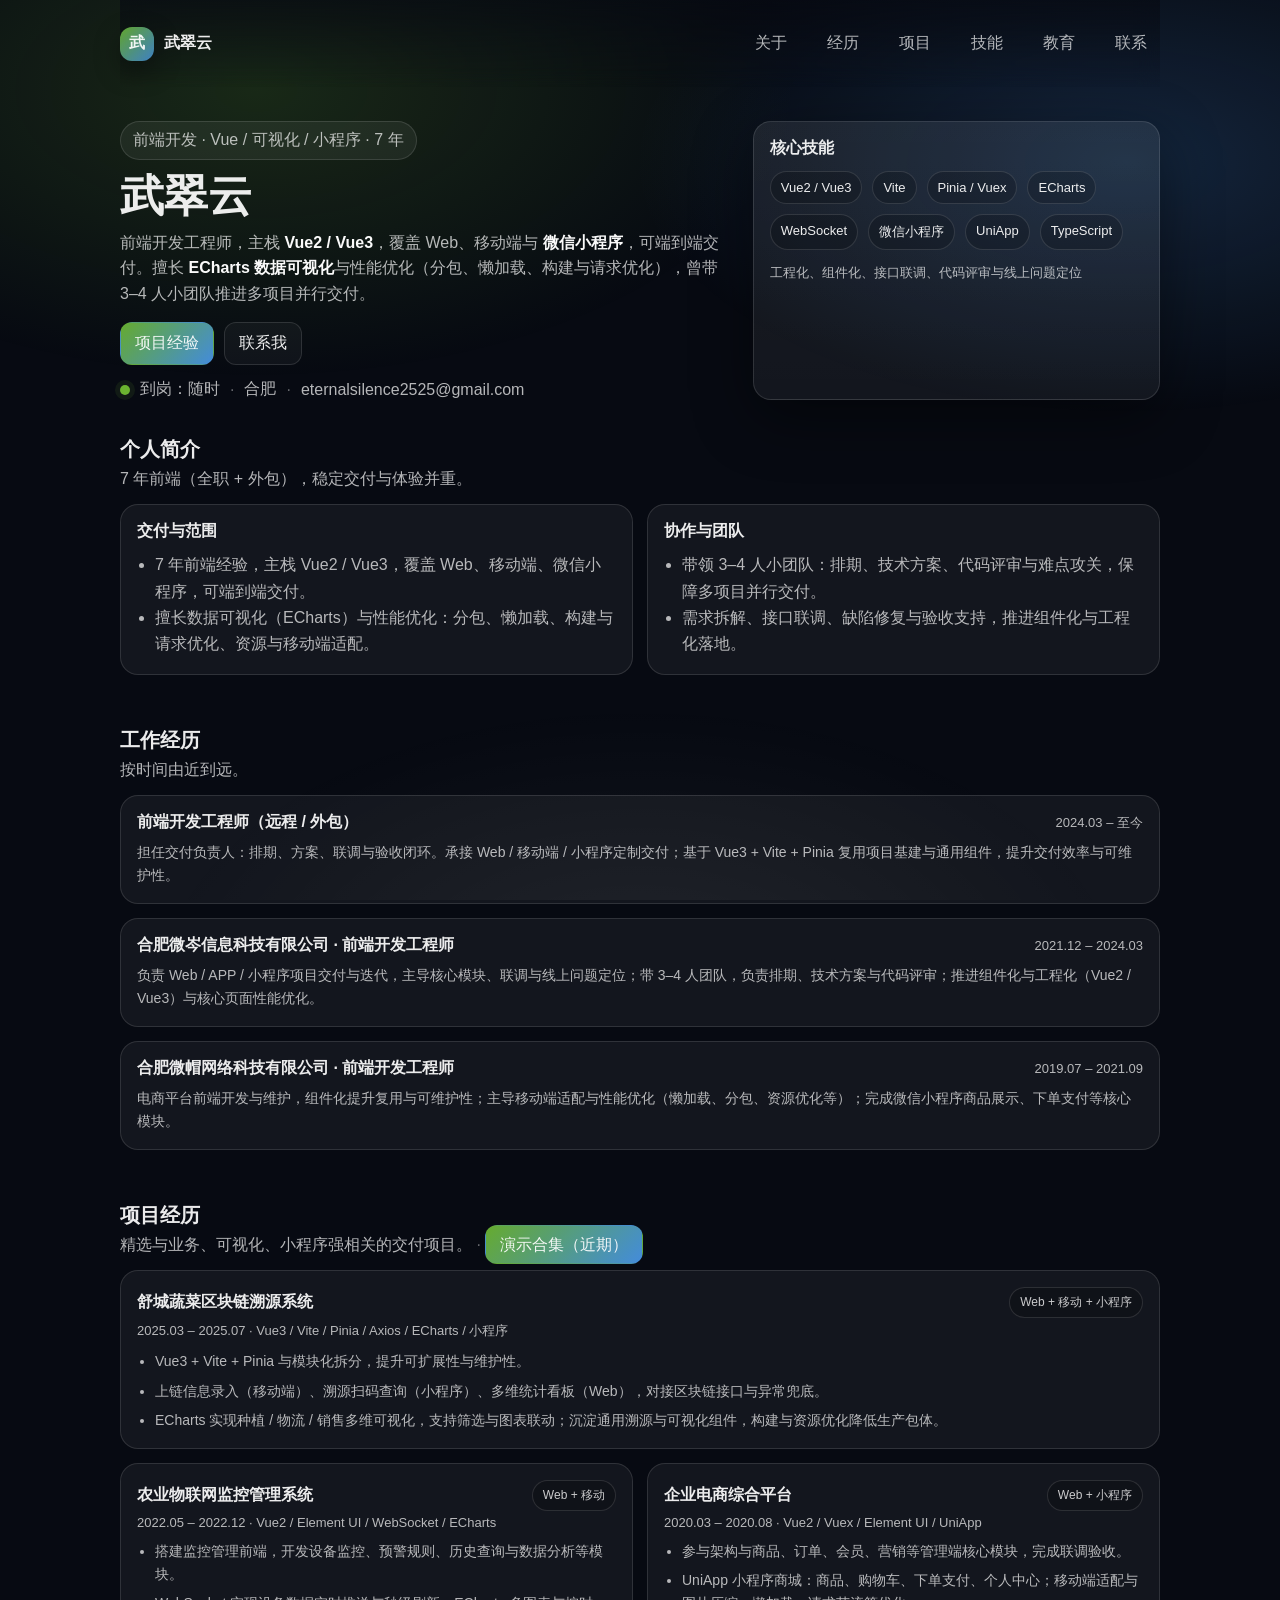
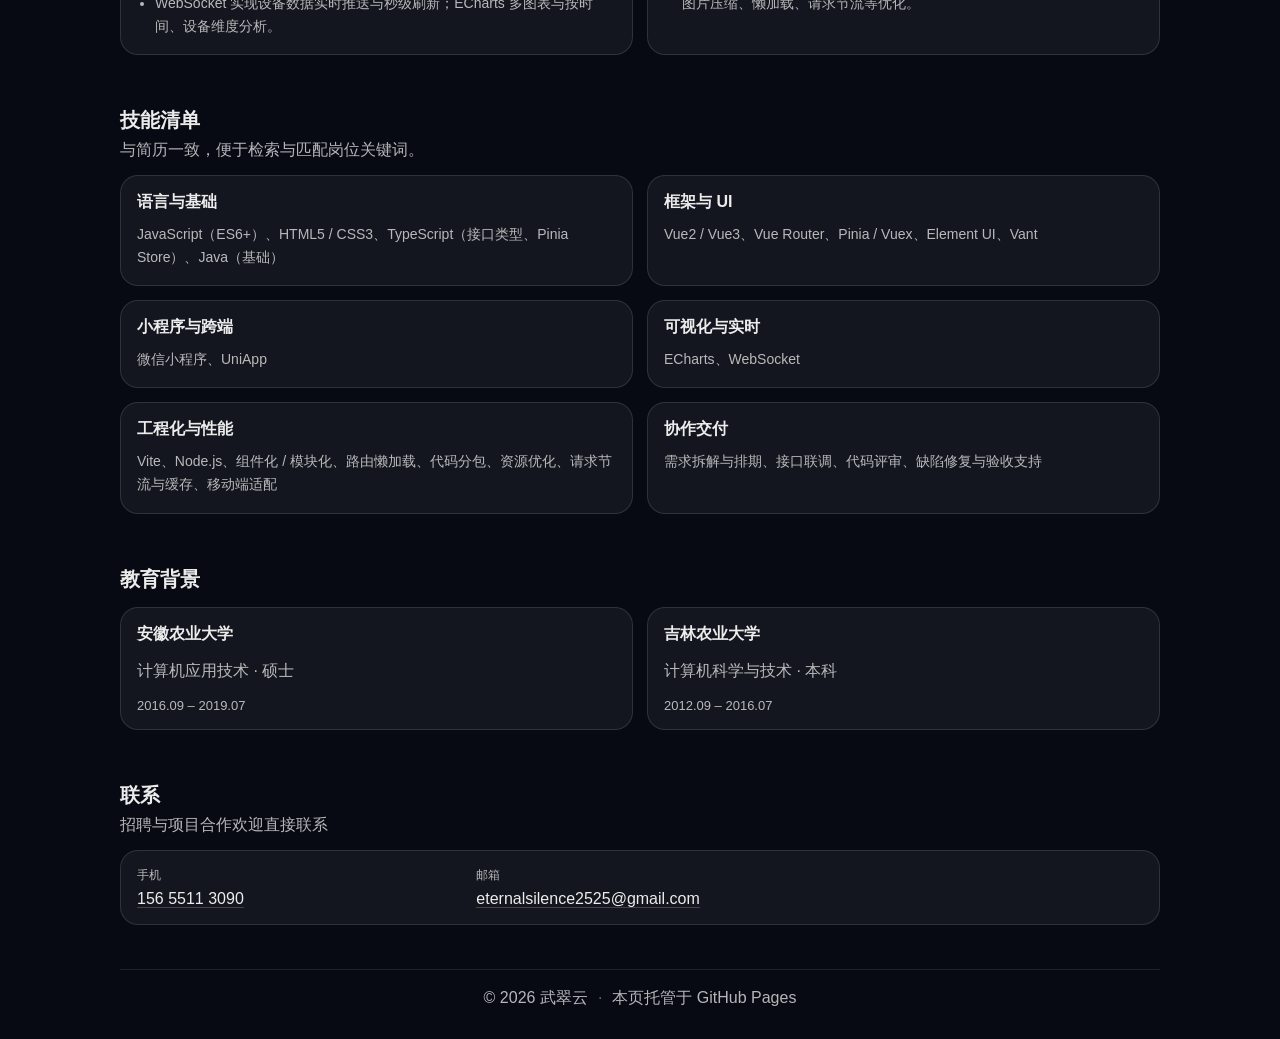
==== commit c2df266e: "Add files via upload" ====
--- a/index.html
+++ b/index.html
@@ -138,7 +138,7 @@
           <p class="muted">
             精选与业务、可视化、小程序强相关的交付项目。
             <span class="sep">·</span>
-            <a class="link" href="./demos/" rel="noopener noreferrer">演示合集</a>
+            <a class="btn primary" href="./demos/" rel="noopener noreferrer">演示合集（近期）</a>
           </p>
         </div>
 
@@ -154,9 +154,6 @@
               <li>上链信息录入（移动端）、溯源扫码查询（小程序）、多维统计看板（Web），对接区块链接口与异常兜底。</li>
               <li>ECharts 实现种植 / 物流 / 销售多维可视化，支持筛选与图表联动；沉淀通用溯源与可视化组件，构建与资源优化降低生产包体。</li>
             </ul>
-            <div class="project-actions">
-              <a class="link" href="./demos/traceability/" rel="noopener noreferrer">项目演示</a>
-            </div>
           </article>
 
           <article class="project">
@@ -169,9 +166,6 @@
               <li>搭建监控管理前端，开发设备监控、预警规则、历史查询与数据分析等模块。</li>
               <li>WebSocket 实现设备数据实时推送与秒级刷新；ECharts 多图表与按时间、设备维度分析。</li>
             </ul>
-            <div class="project-actions">
-              <a class="link" href="./demos/iot-monitor/" rel="noopener noreferrer">项目演示</a>
-            </div>
           </article>
 
           <article class="project">
@@ -184,9 +178,6 @@
               <li>参与架构与商品、订单、会员、营销等管理端核心模块，完成联调验收。</li>
               <li>UniApp 小程序商城：商品、购物车、下单支付、个人中心；移动端适配与图片压缩、懒加载、请求节流等优化。</li>
             </ul>
-            <div class="project-actions">
-              <a class="link" href="./demos/ecommerce/" rel="noopener noreferrer">项目演示</a>
-            </div>
           </article>
         </div>
       </section>
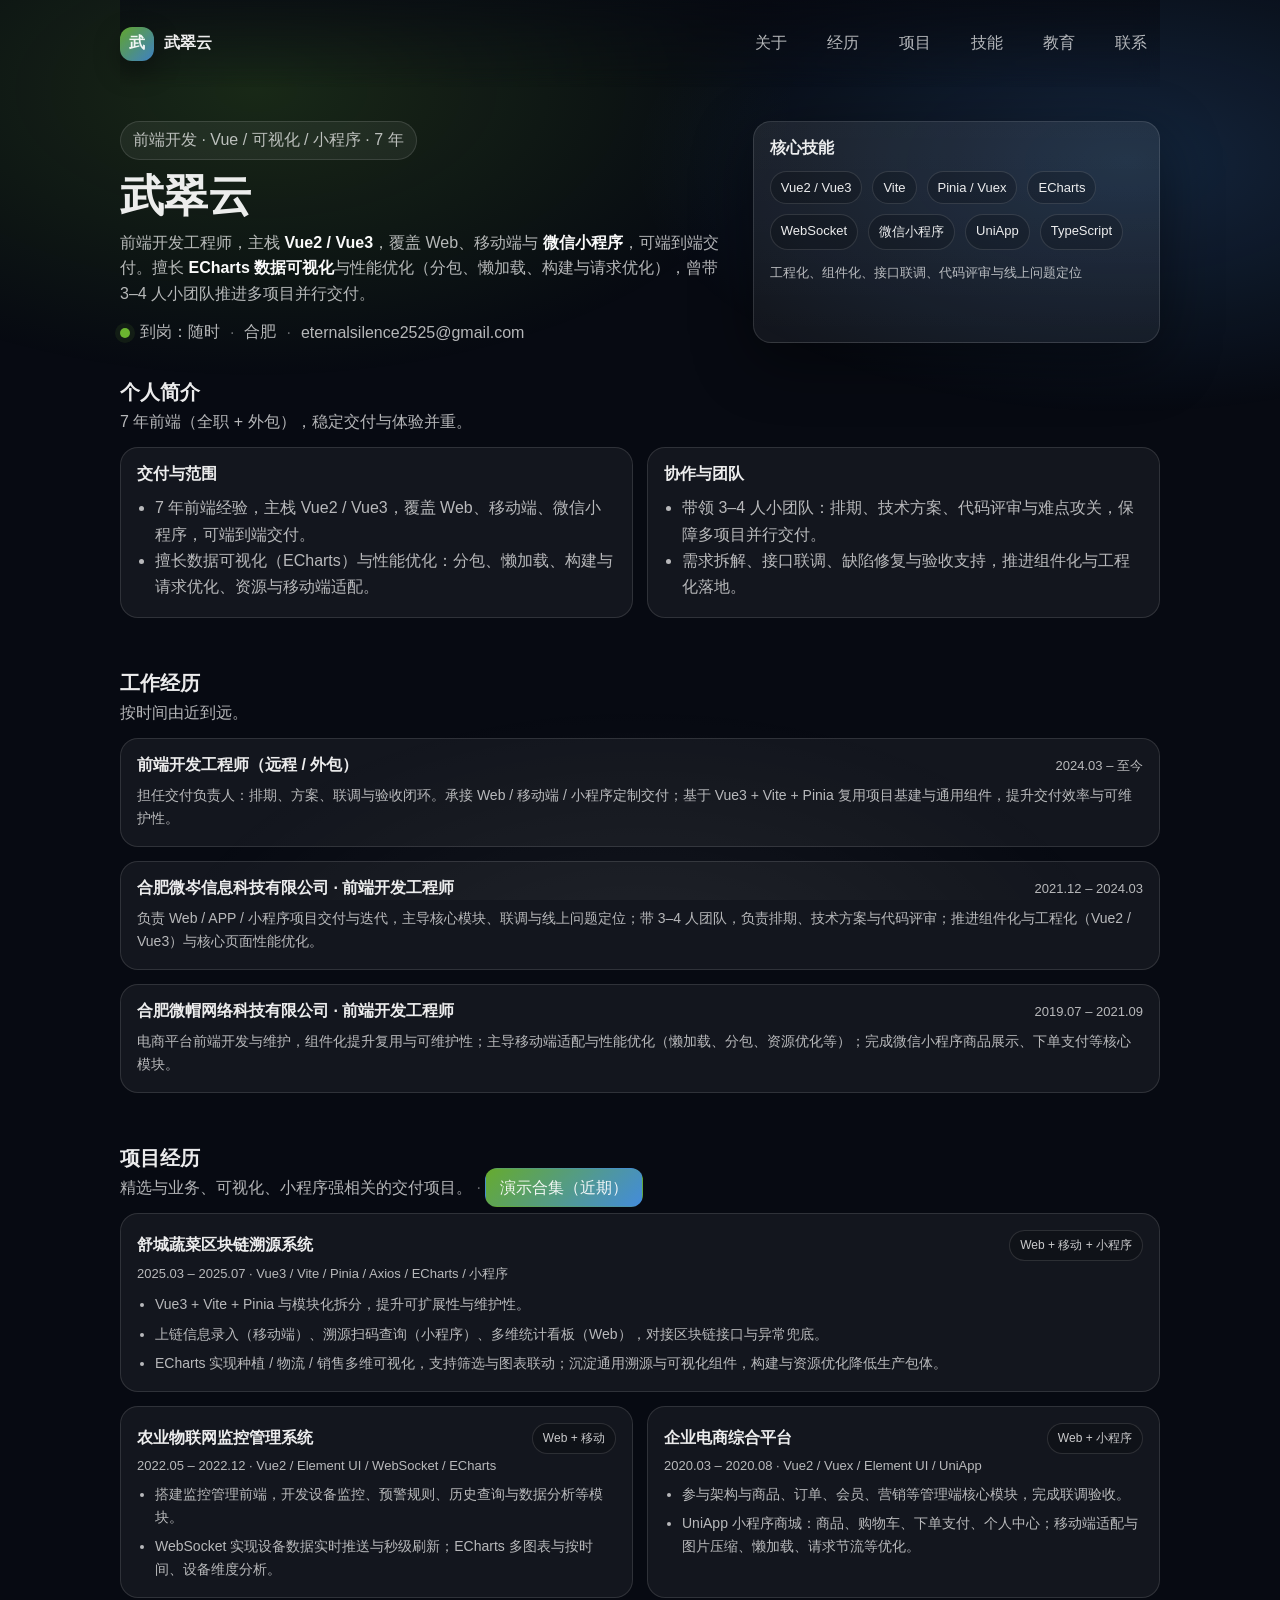
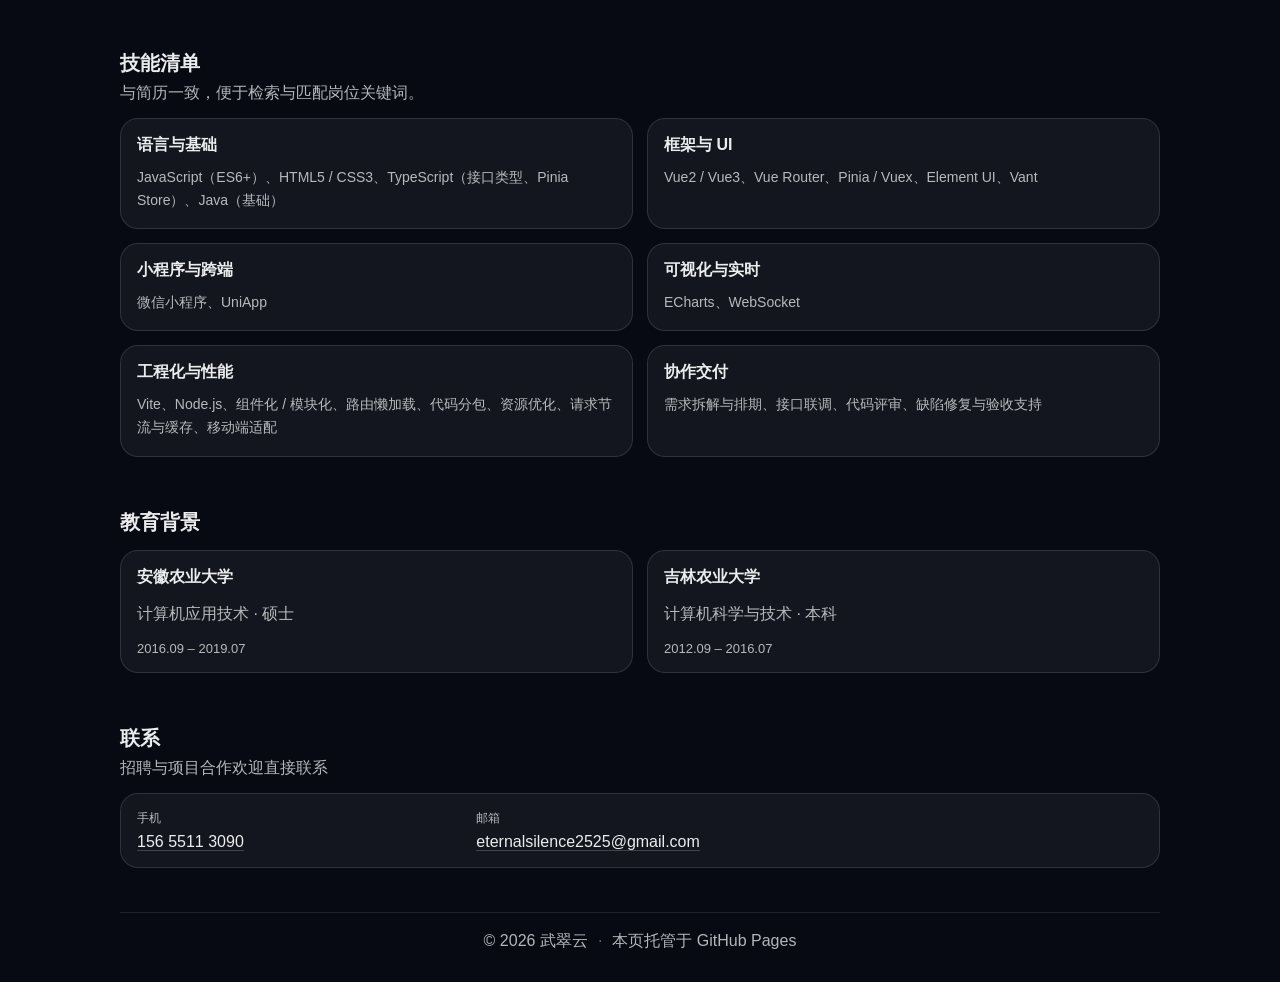
==== commit d379138a: "Add files via upload" ====
--- a/index.html
+++ b/index.html
@@ -39,10 +39,6 @@
             <strong>ECharts 数据可视化</strong>与性能优化（分包、懒加载、构建与请求优化），曾带 3–4
             人小团队推进多项目并行交付。
           </p>
-          <div class="cta">
-            <a class="btn primary" href="#projects">项目经验</a>
-            <a class="btn" href="#contact">联系我</a>
-          </div>
           <div class="meta">
             <span id="status-dot" class="dot"></span>
             <span id="status-text">到岗：随时</span>
